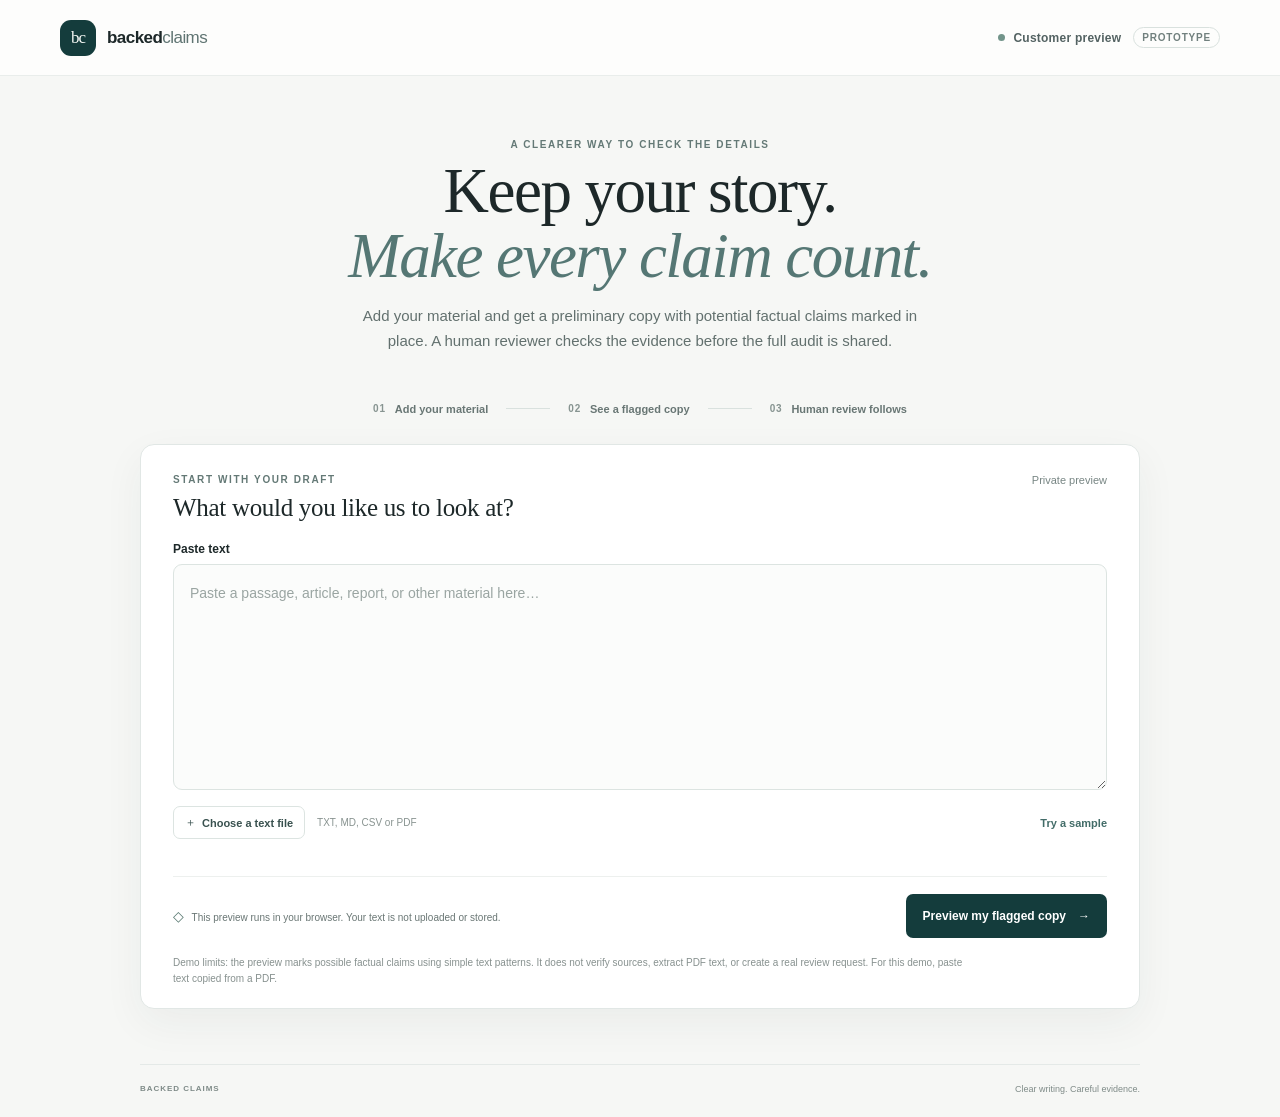
==== ui/index.html @ be04b601 "Add customer intake UI prototype" ====
<!doctype html>
<html lang="en">
<head>
  <meta charset="utf-8">
  <meta name="viewport" content="width=device-width, initial-scale=1">
  <meta name="theme-color" content="#f6f7f5">
  <title>Backed Claims — keep your story credible</title>
  <link rel="stylesheet" href="styles.css">
  <script src="app.js" defer></script>
</head>
<body>
  <header class="site-header">
    <a class="brand" href="#" aria-label="Backed Claims home">
      <span class="brand-mark" aria-hidden="true">bc</span>
      <span class="brand-name">backed<span>claims</span></span>
    </a>
    <div class="header-note"><span class="status-dot"></span> Customer preview <span class="prototype-tag">prototype</span></div>
  </header>

  <main>
    <section class="hero" aria-labelledby="hero-title">
      <p class="eyebrow">A clearer way to check the details</p>
      <h1 id="hero-title">Keep your story.<br><em>Make every claim count.</em></h1>
      <p class="hero-copy">Add your material and get a preliminary copy with potential factual claims marked in place. A human reviewer checks the evidence before the full audit is shared.</p>
    </section>

    <section class="steps" aria-label="What happens">
      <div class="step"><span class="step-number">01</span><span>Add your material</span></div>
      <span class="step-line" aria-hidden="true"></span>
      <div class="step"><span class="step-number">02</span><span>See a flagged copy</span></div>
      <span class="step-line" aria-hidden="true"></span>
      <div class="step"><span class="step-number">03</span><span>Human review follows</span></div>
    </section>

    <section id="intake" class="intake-card" aria-labelledby="intake-title">
      <div class="section-heading">
        <div>
          <p class="eyebrow">Start with your draft</p>
          <h2 id="intake-title">What would you like us to look at?</h2>
        </div>
        <span class="read-time">Private preview</span>
      </div>
      <label class="field-label" for="sourceText">Paste text</label>
      <textarea id="sourceText" rows="8" placeholder="Paste a passage, article, report, or other material here…"></textarea>
      <div class="input-footer">
        <label class="file-button" for="fileInput">
          <span aria-hidden="true">＋</span> Choose a text file
          <input id="fileInput" type="file" accept=".txt,.md,.csv,.pdf,text/plain,text/markdown,text/csv,application/pdf">
        </label>
        <span id="fileName" class="file-name">TXT, MD, CSV or PDF</span>
        <button id="sampleButton" class="text-button" type="button">Try a sample</button>
      </div>
      <p id="fileMessage" class="file-message" role="status"></p>
      <div class="form-bottom">
        <p class="privacy-note"><span class="lock-icon" aria-hidden="true">◇</span> This preview runs in your browser. Your text is not uploaded or stored.</p>
        <button id="previewButton" class="primary-button" type="button">Preview my flagged copy <span aria-hidden="true">→</span></button>
      </div>
      <p id="inputError" class="input-error" role="alert" hidden>Please add some text before continuing.</p>
      <p class="prototype-note">Demo limits: the preview marks possible factual claims using simple text patterns. It does not verify sources, extract PDF text, or create a real review request. For this demo, paste text copied from a PDF.</p>
    </section>

    <section id="preview" class="preview-section" aria-labelledby="preview-title" hidden>
      <div class="ready-banner">
        <div class="ready-icon" aria-hidden="true">✓</div>
        <div class="ready-copy">
          <p class="eyebrow">Your preliminary copy is ready</p>
          <h2 id="preview-title">We’ve marked passages for a closer look.</h2>
          <p>The flags point to wording and evidence to review. They are not grades, and they do not say anything about you as a writer.</p>
        </div>
        <span class="preliminary-pill">Preliminary</span>
      </div>

      <div class="review-state">
        <div class="review-symbol" aria-hidden="true">↗</div>
        <div>
          <p class="review-label">Next step</p>
          <p class="review-title">Up for human review</p>
          <p class="review-description">A reviewer checks the evidence and suggested wording before the full audit is shared. In this prototype, the queue is a preview only; nothing has been submitted to a reviewer.</p>
        </div>
        <p class="review-reassurance">You don’t need to do anything now.</p>
      </div>

      <div class="preview-toolbar">
        <div>
          <p class="eyebrow">Your original copy</p>
          <h2>Flagged claims <span id="claimCount" class="count-pill">0</span></h2>
          <p class="toolbar-copy">Your wording stays intact. Select a flag to see what it means and a possible next step.</p>
        </div>
        <div class="legend" aria-label="Flag color shows claim type">
          <span class="legend-swatch"></span> Color identifies claim type
        </div>
      </div>

      <div class="preview-grid">
        <article class="document-card" aria-labelledby="document-title">
          <div class="document-topline">
            <span class="document-icon" aria-hidden="true">▤</span>
            <div><h3 id="document-title">Your material</h3><p>Original wording · read only</p></div>
            <span class="read-only-tag">Read only</span>
          </div>
          <div id="annotatedCopy" class="annotated-copy"></div>
          <p id="noClaims" class="no-claims" hidden>No possible factual claims were marked by this preview. Automated checks can miss claims, so this does not mean the material has been fully checked.</p>
        </article>

        <aside class="claim-panel" aria-labelledby="ledger-title">
          <div class="panel-heading">
            <div><p class="eyebrow">Review map</p><h3 id="ledger-title">Claim ledger</h3></div>
            <span class="panel-count" id="panelCount">0</span>
          </div>
          <div class="ledger-header" aria-hidden="true"><span>TYPE</span><span>STATUS</span></div>
          <div id="claimList" class="claim-list"></div>
        </aside>
      </div>

      <section id="claimDetail" class="claim-detail" aria-live="polite" aria-labelledby="detailTitle" hidden></section>

      <p class="closing-note"><span class="closing-mark" aria-hidden="true">✳</span> You keep writing the things you want people to read. We’ll help check that the details hold up.</p>
      <p class="demo-disclaimer">This local prototype has not checked sources and has not placed your material in a real review queue. No full audit or final verdict has been produced.</p>
    </section>

    <footer class="site-footer"><span>BACKED CLAIMS</span><span>Clear writing. Careful evidence.</span></footer>
  </main>
</body>
</html>
---- ui/styles.css ----
:root {
  color-scheme: light;
  --paper: #f6f7f5;
  --card: #fff;
  --ink: #1d2829;
  --muted: #657173;
  --line: #e1e7e5;
  --deep: #143c3c;
  --deep-hover: #0e3031;
  --soft: #edf2ef;
  --focus: #2f7070;
  --shadow: 0 14px 42px rgba(31, 52, 49, .055);
  font-family: "DM Sans", "Segoe UI", sans-serif;
  font-synthesis: none;
}

* { box-sizing: border-box; }
body { margin: 0; background: var(--paper); color: var(--ink); }
button, textarea { font: inherit; }
button:focus-visible, textarea:focus-visible, input:focus-visible + .file-button {
  outline: 3px solid rgba(47, 112, 112, .32); outline-offset: 3px;
}
.site-header {
  height: 76px; padding: 0 max(28px, calc((100vw - 1160px) / 2)); display: flex;
  align-items: center; justify-content: space-between; border-bottom: 1px solid #e9edeb; background: rgba(255,255,255,.75);
}
.brand { display: inline-flex; align-items: center; gap: 11px; color: inherit; text-decoration: none; }
.brand-mark { width: 36px; height: 36px; display: grid; place-items: center; border-radius: 11px; color: #f5f8f5; background: var(--deep); font-family: "DM Serif Display", Georgia, serif; font-size: 17px; letter-spacing: -1px; }
.brand-name { font-size: 17px; font-weight: 700; letter-spacing: -.55px; }
.brand-name span { color: #5f7472; font-weight: 500; }
.header-note { display: flex; align-items: center; gap: 8px; color: #536262; font-size: 12px; font-weight: 600; letter-spacing: .02em; }
.status-dot { width: 7px; height: 7px; border-radius: 100%; background: #72948a; }
.prototype-tag { margin-left: 4px; padding: 4px 8px; border: 1px solid #d9e1de; border-radius: 99px; color: #71807e; font-size: 10px; text-transform: uppercase; letter-spacing: .08em; }
main { width: min(100% - 48px, 1000px); margin: 0 auto; }
.hero { padding: 63px 0 29px; text-align: center; }
.eyebrow { margin: 0 0 9px; color: #647976; font-size: 10px; font-weight: 700; letter-spacing: .16em; text-transform: uppercase; }
h1, h2, h3, p { margin-top: 0; }
h1 { margin-bottom: 14px; font-family: "DM Serif Display", Georgia, serif; font-size: clamp(42px, 6vw, 63px); font-weight: 400; line-height: 1.03; letter-spacing: -1.55px; }
h1 em { color: #557774; font-weight: 400; }
.hero-copy { max-width: 580px; margin: 0 auto; color: #62706e; font-size: 15px; line-height: 1.7; }
.steps { display: flex; align-items: center; justify-content: center; gap: 18px; margin: 20px 0 29px; color: #687674; font-size: 11px; font-weight: 600; }
.step { display: flex; align-items: center; gap: 9px; white-space: nowrap; }
.step-number { color: #879491; font-size: 10px; font-weight: 700; letter-spacing: .08em; }
.step-line { width: 44px; height: 1px; background: #d9e1de; }
.intake-card, .document-card, .claim-panel, .claim-detail { border: 1px solid var(--line); border-radius: 14px; background: var(--card); box-shadow: var(--shadow); }
.intake-card { padding: 29px 32px 22px; }
.section-heading { display: flex; align-items: start; justify-content: space-between; gap: 18px; margin-bottom: 20px; }
.section-heading h2 { margin: 0; font-family: "DM Serif Display", Georgia, serif; font-size: 25px; font-weight: 400; letter-spacing: -.3px; }
.read-time { color: #788684; font-size: 11px; }
.field-label { display: block; margin-bottom: 8px; font-size: 12px; font-weight: 700; }
textarea { width: 100%; min-height: 184px; resize: vertical; padding: 16px; border: 1px solid #dce4e1; border-radius: 9px; background: #fbfcfb; color: #273535; font-size: 14px; line-height: 1.72; }
textarea::placeholder { color: #9aa5a2; }
.input-footer { display: flex; align-items: center; gap: 12px; margin-top: 12px; }
.file-button { display: inline-flex; align-items: center; gap: 6px; padding: 8px 11px; border: 1px solid #dce4e1; border-radius: 7px; color: #39514f; background: #fff; font-size: 11px; font-weight: 600; cursor: pointer; }
.file-button:hover { border-color: #adbfba; background: #f8faf9; }
.file-button input { position: absolute; width: 1px; height: 1px; overflow: hidden; clip: rect(0,0,0,0); white-space: nowrap; clip-path: inset(50%); }
.file-name { color: #889390; font-size: 10px; }
.text-button { margin-left: auto; padding: 6px 0; border: 0; color: #426c68; background: transparent; font-size: 11px; font-weight: 600; cursor: pointer; }
.text-button:hover { color: #183f3e; text-decoration: underline; }
.file-message { min-height: 15px; margin: 7px 0 0; color: #697876; font-size: 11px; }
.form-bottom { display: flex; align-items: center; justify-content: space-between; gap: 16px; margin-top: 15px; padding-top: 17px; border-top: 1px solid #edf0ee; }
.privacy-note { margin: 0; color: #697674; font-size: 10px; line-height: 1.6; }
.lock-icon { margin-right: 5px; color: #54756d; font-size: 14px; }
.primary-button { display: inline-flex; align-items: center; justify-content: center; gap: 12px; min-height: 44px; padding: 0 17px; border: 0; border-radius: 7px; color: #fff; background: var(--deep); font-size: 12px; font-weight: 600; cursor: pointer; transition: background .15s, transform .15s; }
.primary-button:hover { background: var(--deep-hover); transform: translateY(-1px); }
.prototype-note { max-width: 800px; margin: 17px 0 0; color: #87918f; font-size: 10px; line-height: 1.55; }
.input-error { margin: 12px 0 0; color: #596968; font-size: 12px; }
.preview-section { margin-top: 54px; scroll-margin-top: 20px; }
.ready-banner { display: flex; align-items: center; gap: 17px; padding: 23px 25px; border: 1px solid #dce5e1; border-radius: 12px; background: #fdfefd; }
.ready-icon { flex: 0 0 auto; width: 37px; height: 37px; display: grid; place-items: center; border: 1px solid #cbdad5; border-radius: 50%; color: #436b62; font-size: 17px; }
.ready-copy { flex: 1; }
.ready-copy .eyebrow { margin-bottom: 5px; }
.ready-copy h2 { margin: 0 0 4px; font-family: "DM Serif Display", Georgia, serif; font-size: 23px; font-weight: 400; }
.ready-copy p:last-child { max-width: 610px; margin: 0; color: #697572; font-size: 11px; line-height: 1.55; }
.preliminary-pill { align-self: start; padding: 6px 9px; border: 1px solid #d9e0dd; border-radius: 99px; color: #61716e; font-size: 10px; font-weight: 600; white-space: nowrap; }
.review-state { display: flex; align-items: center; gap: 14px; margin-top: 12px; padding: 18px 21px; border: 1px solid #e0e6e3; border-radius: 11px; background: #f0f3f1; }
.review-symbol { width: 34px; height: 34px; display: grid; flex: 0 0 auto; place-items: center; border-radius: 50%; background: #e2e9e6; color: #536966; font-size: 17px; }
.review-state > div:nth-child(2) { flex: 1; }
.review-label { margin: 0 0 3px; color: #6f7b78; font-size: 9px; font-weight: 700; letter-spacing: .12em; text-transform: uppercase; }
.review-title { margin: 0 0 4px; font-size: 13px; font-weight: 700; }
.review-description { max-width: 660px; margin: 0; color: #687471; font-size: 10px; line-height: 1.6; }
.review-reassurance { margin: 0 0 0 auto; color: #586c67; font-size: 10px; font-weight: 600; white-space: nowrap; }
.preview-toolbar { display: flex; align-items: end; justify-content: space-between; gap: 15px; margin: 34px 0 14px; }
.preview-toolbar h2 { margin: 0; font-family: "DM Serif Display", Georgia, serif; font-size: 26px; font-weight: 400; }
.count-pill { display: inline-grid; min-width: 23px; height: 23px; place-items: center; margin-left: 5px; border-radius: 99px; color: #536865; background: #e8edeb; font: 600 11px "DM Sans", sans-serif; vertical-align: 3px; }
.toolbar-copy { margin: 6px 0 0; color: #6e7a77; font-size: 11px; }
.legend { color: #77827f; font-size: 10px; }
.legend-swatch { display: inline-block; width: 12px; height: 12px; margin-right: 5px; border: 2px solid #739d9b; border-radius: 4px; vertical-align: -2px; }
.preview-grid { display: grid; grid-template-columns: minmax(0, 1.55fr) minmax(260px, .8fr); gap: 14px; align-items: start; }
.document-card, .claim-panel { overflow: hidden; box-shadow: none; }
.document-topline { display: flex; align-items: center; gap: 11px; padding: 15px 18px; border-bottom: 1px solid #e9eeec; }
.document-icon { color: #627873; font-size: 17px; }
.document-topline h3 { margin: 0 0 2px; font-size: 11px; font-weight: 700; }
.document-topline p { margin: 0; color: #85908e; font-size: 9px; }
.read-only-tag { margin-left: auto; padding: 4px 7px; border-radius: 99px; color: #667672; background: #f0f3f1; font-size: 9px; }
.annotated-copy { padding: 21px 22px 24px; color: #374240; font-size: 13px; line-height: 2; white-space: pre-wrap; overflow-wrap: anywhere; }
.claim-mark { position: relative; display: inline; padding: 2px 0 3px; border-bottom: 2px solid var(--type-color); background: var(--type-wash); box-decoration-break: clone; -webkit-box-decoration-break: clone; }
.inline-flag { display: inline-block; position: relative; top: -1px; margin: 0 2px 0 5px; padding: 2px 5px; border: 1px solid var(--type-color); border-radius: 5px; color: var(--type-color); background: #fff; font: 700 8px "DM Sans", sans-serif; letter-spacing: .02em; cursor: pointer; vertical-align: 2px; }
.inline-flag:hover, .inline-flag[aria-pressed="true"] { box-shadow: 0 0 0 2px var(--type-wash); }
.no-claims { margin: 0; padding: 0 22px 22px; color: #697572; font-size: 11px; line-height: 1.6; }
.claim-panel { padding-bottom: 5px; }
.panel-heading { display: flex; align-items: center; justify-content: space-between; padding: 16px 16px 12px; }
.panel-heading .eyebrow { margin-bottom: 3px; }
.panel-heading h3 { margin: 0; font-family: "DM Serif Display", Georgia, serif; font-size: 20px; font-weight: 400; }
.panel-count { display: grid; width: 25px; height: 25px; place-items: center; border-radius: 50%; background: #edf1ef; color: #5e6b68; font-size: 10px; }
.ledger-header { display: flex; justify-content: space-between; padding: 7px 15px; border-top: 1px solid #edf0ef; border-bottom: 1px solid #edf0ef; color: #87918e; font-size: 8px; font-weight: 700; letter-spacing: .13em; }
.claim-list { max-height: 375px; overflow: auto; }
.claim-row { display: block; width: 100%; padding: 12px 15px; border: 0; border-bottom: 1px solid #eef1f0; color: inherit; background: #fff; text-align: left; cursor: pointer; }
.claim-row:hover, .claim-row[aria-pressed="true"] { background: #f7f9f8; }
.row-top, .row-bottom { display: flex; align-items: center; justify-content: space-between; gap: 8px; }
.row-id { color: #818c89; font-size: 9px; font-weight: 600; }
.type-tag { display: inline-flex; align-items: center; padding: 3px 7px; border: 1px solid var(--type-color); border-radius: 99px; color: var(--type-color); background: var(--type-wash); font-size: 9px; font-weight: 600; }
.row-claim { display: -webkit-box; margin: 8px 0; overflow: hidden; color: #364240; font-size: 10px; line-height: 1.5; -webkit-box-orient: vertical; -webkit-line-clamp: 2; }
.status-text { color: #596966; font-size: 9px; }
.status-dot-neutral { width: 6px; height: 6px; margin-right: 5px; display: inline-block; border-radius: 50%; background: #91a09b; vertical-align: 1px; }
.claim-detail { margin-top: 14px; padding: 21px 23px; box-shadow: none; scroll-margin-top: 20px; }
.detail-heading { display: flex; align-items: start; justify-content: space-between; gap: 16px; padding-bottom: 15px; border-bottom: 1px solid #e9eeec; }
.detail-heading h3 { margin: 0; font-family: "DM Serif Display", Georgia, serif; font-size: 22px; font-weight: 400; }
.detail-id { display: block; margin-bottom: 5px; color: #84908d; font-size: 9px; font-weight: 600; letter-spacing: .08em; }
.neutral-status { display: inline-block; padding: 6px 9px; border: 1px solid #dce3e0; border-radius: 99px; color: #596966; background: #f3f5f4; font-size: 9px; font-weight: 600; }
.detail-grid { display: grid; grid-template-columns: repeat(3, 1fr); gap: 19px; padding-top: 16px; }
.detail-block h4 { margin: 0 0 7px; color: #6d7b77; font-size: 9px; font-weight: 700; letter-spacing: .13em; text-transform: uppercase; }
.detail-block p { margin: 0; color: #3d4b48; font-size: 11px; line-height: 1.65; overflow-wrap: anywhere; }
.source-note { display: flex; align-items: flex-start; gap: 8px; margin-top: 16px; padding: 11px 13px; border-radius: 8px; color: #64716e; background: #f3f5f4; font-size: 10px; line-height: 1.55; }
.source-note strong { color: #445652; }
.closing-note { margin: 27px auto 9px; color: #3e5a56; font-family: "DM Serif Display", Georgia, serif; font-size: 19px; text-align: center; }
.closing-mark { margin-right: 6px; color: #79948a; font-family: "DM Sans", sans-serif; font-size: 16px; }
.demo-disclaimer { max-width: 740px; margin: 0 auto; color: #87918e; font-size: 9px; line-height: 1.6; text-align: center; }
.site-footer { display: flex; justify-content: space-between; margin-top: 55px; padding: 19px 0 23px; border-top: 1px solid #e4e9e7; color: #7f8b88; font-size: 9px; }
.site-footer span:first-child { font-size: 8px; font-weight: 700; letter-spacing: .12em; }

/* The type palette identifies subject matter only. It never signals right or wrong. */
.type-financial { --type-color: #80684f; --type-wash: #f4efe9; }
.type-statistical { --type-color: #527a89; --type-wash: #eaf2f4; }
.type-historical { --type-color: #547a73; --type-wash: #eaf1ed; }
.type-scientific { --type-color: #5d7190; --type-wash: #edf0f6; }
.type-medical { --type-color: #846d87; --type-wash: #f2edf3; }
.type-legal { --type-color: #697887; --type-wash: #edf0f2; }
.type-technical { --type-color: #537d82; --type-wash: #eaf2f1; }
.type-business { --type-color: #7d7357; --type-wash: #f3f0e7; }
.type-geographic { --type-color: #5f8065; --type-wash: #edf3eb; }
.type-attribution { --type-color: #786a88; --type-wash: #f1edf5; }
.type-comparative { --type-color: #657d9a; --type-wash: #edf1f6; }
.type-causal { --type-color: #8a6f65; --type-wash: #f4eeeb; }
.type-other { --type-color: #6e7c78; --type-wash: #eef2f0; }
[hidden] { display: none !important; }

@media (max-width: 720px) {
  .site-header { height: 64px; padding: 0 22px; }
  main { width: min(100% - 32px, 600px); }
  .hero { padding: 45px 0 24px; }
  .steps { gap: 9px; font-size: 9px; }
  .step { gap: 5px; }
  .step-line { width: 17px; }
  .intake-card { padding: 22px 19px 18px; }
  .preview-grid { grid-template-columns: 1fr; }
  .claim-list { max-height: none; }
  .detail-grid { grid-template-columns: 1fr; gap: 15px; }
  .review-state { flex-wrap: wrap; align-items: flex-start; }
  .review-state > div:nth-child(2) { min-width: calc(100% - 55px); }
  .review-reassurance { margin-left: 48px; }
}
@media (max-width: 480px) {
  .header-note { font-size: 10px; }
  .prototype-tag { display: none; }
  .section-heading h2 { font-size: 22px; }
  .form-bottom { align-items: flex-start; flex-direction: column; }
  .primary-button { width: 100%; }
  .ready-banner { align-items: flex-start; padding: 18px 15px; }
  .ready-icon { width: 30px; height: 30px; }
  .ready-copy h2 { font-size: 20px; }
  .preliminary-pill { font-size: 8px; }
  .preview-toolbar { align-items: flex-start; flex-direction: column; }
  .closing-note { font-size: 17px; }
}
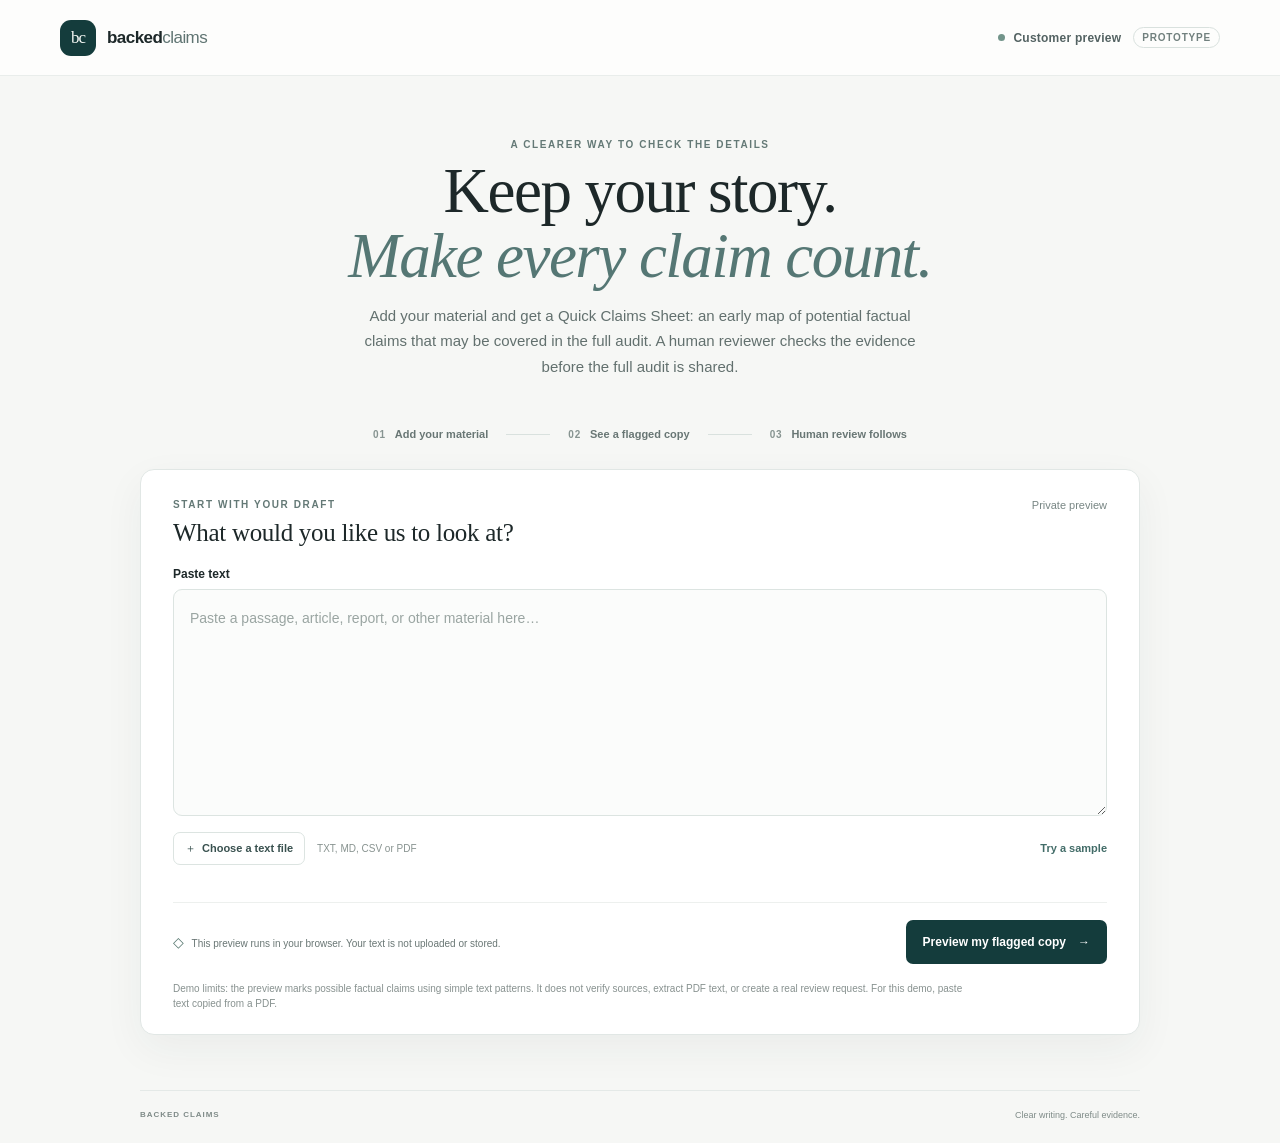
==== commit f2354410: "Name preview the Quick Claims Sheet" ====
--- a/ui/index.html
+++ b/ui/index.html
@@ -21,7 +21,7 @@
     <section class="hero" aria-labelledby="hero-title">
       <p class="eyebrow">A clearer way to check the details</p>
       <h1 id="hero-title">Keep your story.<br><em>Make every claim count.</em></h1>
-      <p class="hero-copy">Add your material and get a preliminary copy with potential factual claims marked in place. A human reviewer checks the evidence before the full audit is shared.</p>
+      <p class="hero-copy">Add your material and get a Quick Claims Sheet: an early map of potential factual claims that may be covered in the full audit. A human reviewer checks the evidence before the full audit is shared.</p>
     </section>
 
     <section class="steps" aria-label="What happens">
@@ -63,9 +63,9 @@
       <div class="ready-banner">
         <div class="ready-icon" aria-hidden="true">✓</div>
         <div class="ready-copy">
-          <p class="eyebrow">Your preliminary copy is ready</p>
-          <h2 id="preview-title">We’ve marked passages for a closer look.</h2>
-          <p>The flags point to wording and evidence to review. They are not grades, and they do not say anything about you as a writer.</p>
+          <p class="eyebrow">Your Quick Claims Sheet is ready</p>
+          <h2 id="preview-title">An early map of claims that may be covered.</h2>
+          <p>These markings show what the first pass noticed. They are starting points for review—not a complete scope, source-checked finding, or grade of your writing.</p>
         </div>
         <span class="preliminary-pill">Preliminary</span>
       </div>
@@ -83,8 +83,8 @@
       <div class="preview-toolbar">
         <div>
           <p class="eyebrow">Your original copy</p>
-          <h2>Flagged claims <span id="claimCount" class="count-pill">0</span></h2>
-          <p class="toolbar-copy">Your wording stays intact. Select a flag to see what it means and a possible next step.</p>
+          <h2>Quick Claims Sheet <span id="claimCount" class="count-pill">0</span></h2>
+          <p class="toolbar-copy">Your wording stays intact. Select a marked passage to see why it may be reviewed and a possible next step.</p>
         </div>
         <div class="legend" aria-label="Flag color shows claim type">
           <span class="legend-swatch"></span> Color identifies claim type
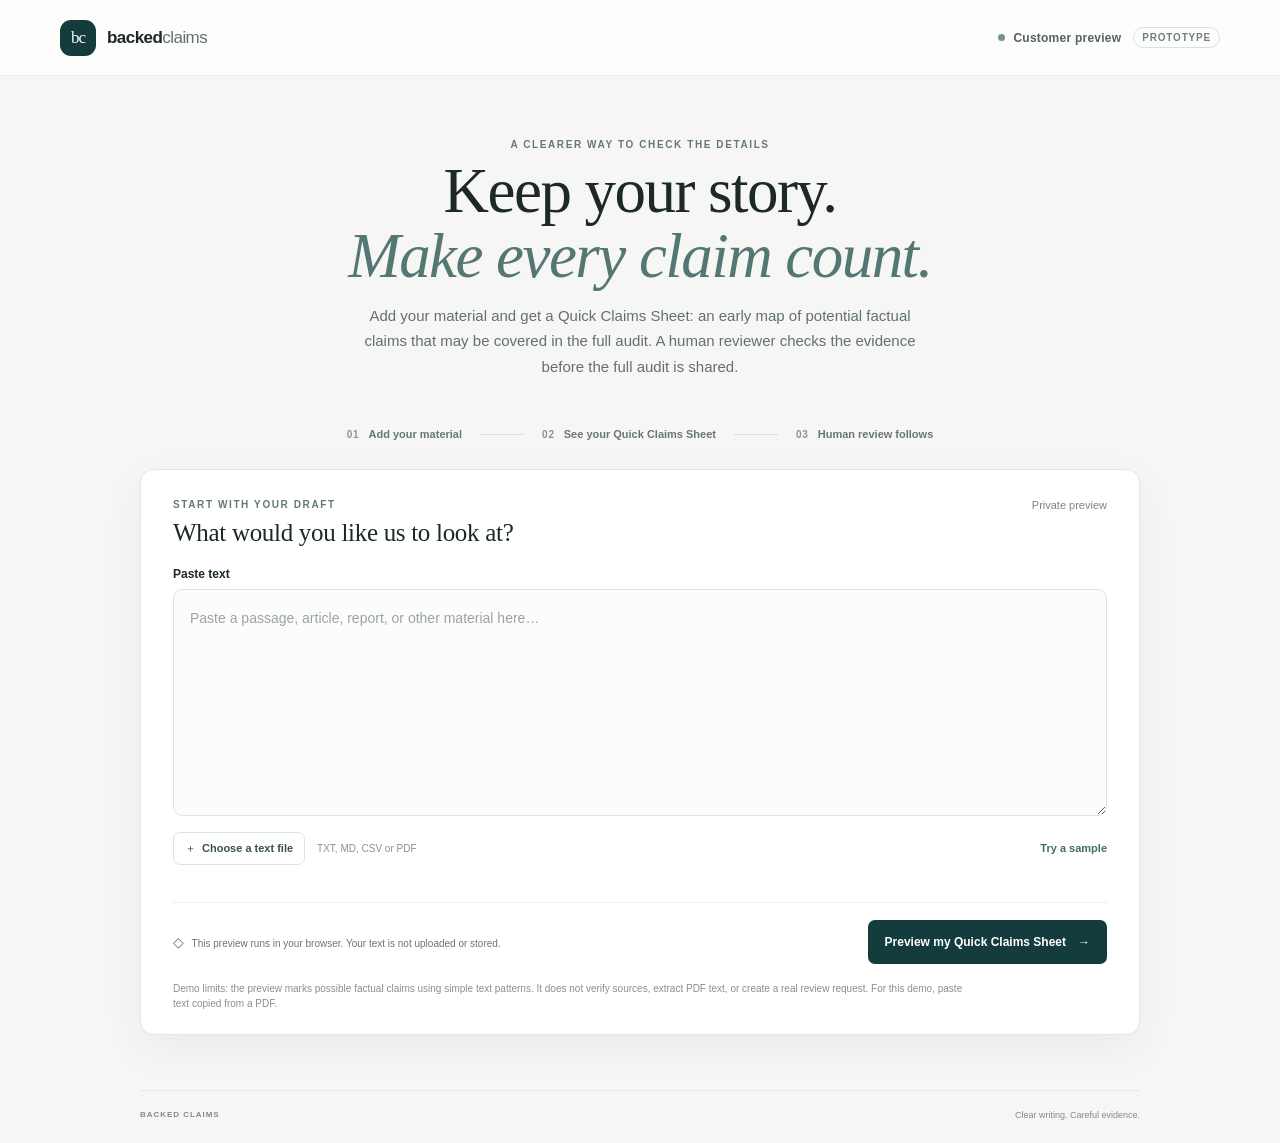
==== commit c5ec054f: "Add animated tone previews to Quick Claims Sheet" ====
--- a/ui/index.html
+++ b/ui/index.html
@@ -27,7 +27,7 @@
     <section class="steps" aria-label="What happens">
       <div class="step"><span class="step-number">01</span><span>Add your material</span></div>
       <span class="step-line" aria-hidden="true"></span>
-      <div class="step"><span class="step-number">02</span><span>See a flagged copy</span></div>
+      <div class="step"><span class="step-number">02</span><span>See your Quick Claims Sheet</span></div>
       <span class="step-line" aria-hidden="true"></span>
       <div class="step"><span class="step-number">03</span><span>Human review follows</span></div>
     </section>
@@ -53,7 +53,7 @@
       <p id="fileMessage" class="file-message" role="status"></p>
       <div class="form-bottom">
         <p class="privacy-note"><span class="lock-icon" aria-hidden="true">◇</span> This preview runs in your browser. Your text is not uploaded or stored.</p>
-        <button id="previewButton" class="primary-button" type="button">Preview my flagged copy <span aria-hidden="true">→</span></button>
+        <button id="previewButton" class="primary-button" type="button">Preview my Quick Claims Sheet <span aria-hidden="true">→</span></button>
       </div>
       <p id="inputError" class="input-error" role="alert" hidden>Please add some text before continuing.</p>
       <p class="prototype-note">Demo limits: the preview marks possible factual claims using simple text patterns. It does not verify sources, extract PDF text, or create a real review request. For this demo, paste text copied from a PDF.</p>
@@ -77,7 +77,7 @@
           <p class="review-title">Up for human review</p>
           <p class="review-description">A reviewer checks the evidence and suggested wording before the full audit is shared. In this prototype, the queue is a preview only; nothing has been submitted to a reviewer.</p>
         </div>
-        <p class="review-reassurance">You don’t need to do anything now.</p>
+        <p class="review-reassurance">Tone choice is optional.</p>
       </div>
 
       <div class="preview-toolbar">
@@ -114,6 +114,82 @@
 
       <section id="claimDetail" class="claim-detail" aria-live="polite" aria-labelledby="detailTitle" hidden></section>
 
+      <section class="tone-section" aria-labelledby="tone-title">
+        <div class="tone-heading">
+          <div>
+            <p class="eyebrow">Same claim · different voice</p>
+            <h2 id="tone-title">See how tone can change the feel.</h2>
+            <p>Each scene keeps the Eiffel Tower and the same core fact. Only the writing voice and atmosphere shift.</p>
+          </div>
+          <span class="tone-motion-note"><span aria-hidden="true">✦</span> Subtle motion</span>
+        </div>
+
+        <div class="tone-grid">
+          <article class="tone-card">
+            <div class="tone-scene scene-clear" aria-hidden="true">
+              <span class="scene-sun"></span><span class="scene-cloud cloud-one"></span><span class="scene-cloud cloud-two"></span>
+              <span class="scene-horizon"></span>
+              <svg class="tower-art" viewBox="0 0 100 140" focusable="false"><path class="tower-fill" d="M44 8h12l3 18 12 18-7 5-9-10 5 18 17 34-8 5-12-9 11 40H32l11-40-12 9-8-5 17-34 5-18-9 10-7-5 12-18z"/><path class="tower-lines" d="M41 29h18M34 57h32M27 94h46M35 119h30M43 43l14 14M57 43 43 57M35 75l30 19M65 75 35 94"/></svg>
+              <span class="scene-caption">A clear morning</span>
+            </div>
+            <div class="tone-card-body">
+              <div class="tone-card-title"><h3>Clear &amp; professional</h3><span class="tone-index">01</span></div>
+              <p class="tone-description">Direct, polished, and easy to scan.</p>
+              <p class="tone-example">“The Eiffel Tower’s structure was completed in 1889.”</p>
+              <button class="tone-select" type="button" data-tone="Clear &amp; professional" aria-pressed="false">Choose this tone</button>
+            </div>
+          </article>
+
+          <article class="tone-card">
+            <div class="tone-scene scene-warm" aria-hidden="true">
+              <span class="scene-sun"></span><span class="scene-cloud cloud-one"></span><span class="scene-kite"></span><span class="kite-string"></span>
+              <span class="scene-horizon"></span>
+              <svg class="tower-art" viewBox="0 0 100 140" focusable="false"><path class="tower-fill" d="M44 8h12l3 18 12 18-7 5-9-10 5 18 17 34-8 5-12-9 11 40H32l11-40-12 9-8-5 17-34 5-18-9 10-7-5 12-18z"/><path class="tower-lines" d="M41 29h18M34 57h32M27 94h46M35 119h30M43 43l14 14M57 43 43 57M35 75l30 19M65 75 35 94"/></svg>
+              <span class="scene-caption">A kite in the breeze</span>
+            </div>
+            <div class="tone-card-body">
+              <div class="tone-card-title"><h3>Warm &amp; conversational</h3><span class="tone-index">02</span></div>
+              <p class="tone-description">Relaxed and approachable.</p>
+              <p class="tone-example">“By 1889, the Eiffel Tower’s structure was complete.”</p>
+              <button class="tone-select" type="button" data-tone="Warm &amp; conversational" aria-pressed="false">Choose this tone</button>
+            </div>
+          </article>
+
+          <article class="tone-card">
+            <div class="tone-scene scene-confident" aria-hidden="true">
+              <span class="scene-sun"></span><span class="scene-cloud cloud-one"></span><span class="scene-cloud cloud-two"></span>
+              <span class="scene-horizon"></span>
+              <svg class="tower-art" viewBox="0 0 100 140" focusable="false"><path class="tower-fill" d="M44 8h12l3 18 12 18-7 5-9-10 5 18 17 34-8 5-12-9 11 40H32l11-40-12 9-8-5 17-34 5-18-9 10-7-5 12-18z"/><path class="tower-lines" d="M41 29h18M34 57h32M27 94h46M35 119h30M43 43l14 14M57 43 43 57M35 75l30 19M65 75 35 94"/></svg>
+              <span class="scene-caption">Late-day light</span>
+            </div>
+            <div class="tone-card-body">
+              <div class="tone-card-title"><h3>Confident &amp; concise</h3><span class="tone-index">03</span></div>
+              <p class="tone-description">Short, assured, and focused.</p>
+              <p class="tone-example">“The Eiffel Tower’s structure was complete in 1889.”</p>
+              <button class="tone-select" type="button" data-tone="Confident &amp; concise" aria-pressed="false">Choose this tone</button>
+            </div>
+          </article>
+
+          <article class="tone-card">
+            <div class="tone-scene scene-measured" aria-hidden="true">
+              <span class="scene-sun"></span><span class="scene-cloud cloud-one"></span><span class="scene-cloud cloud-two"></span>
+              <span class="rain-streak rain-one"></span><span class="rain-streak rain-two"></span><span class="rain-streak rain-three"></span>
+              <span class="scene-horizon"></span>
+              <svg class="tower-art" viewBox="0 0 100 140" focusable="false"><path class="tower-fill" d="M44 8h12l3 18 12 18-7 5-9-10 5 18 17 34-8 5-12-9 11 40H32l11-40-12 9-8-5 17-34 5-18-9 10-7-5 12-18z"/><path class="tower-lines" d="M41 29h18M34 57h32M27 94h46M35 119h30M43 43l14 14M57 43 43 57M35 75l30 19M65 75 35 94"/></svg>
+              <span class="scene-caption">A quieter sky</span>
+            </div>
+            <div class="tone-card-body">
+              <div class="tone-card-title"><h3>Thoughtful &amp; measured</h3><span class="tone-index">04</span></div>
+              <p class="tone-description">Considered, calm, and precise.</p>
+              <p class="tone-example">“In 1889, the Eiffel Tower’s structure was complete.”</p>
+              <button class="tone-select" type="button" data-tone="Thoughtful &amp; measured" aria-pressed="false">Choose this tone</button>
+            </div>
+          </article>
+        </div>
+        <p id="toneFeedback" class="tone-feedback" role="status">Optional: choose a preferred voice for a later copy. The examples keep the same core fact; your tone choice does not change claim findings or evidence standards.</p>
+        <p class="tone-prototype-note">These are sample rewrites for comparison. This prototype records your choice only in this page; it does not apply the tone to your material or submit a review request.</p>
+      </section>
+
       <p class="closing-note"><span class="closing-mark" aria-hidden="true">✳</span> You keep writing the things you want people to read. We’ll help check that the details hold up.</p>
       <p class="demo-disclaimer">This local prototype has not checked sources and has not placed your material in a real review queue. No full audit or final verdict has been produced.</p>
     </section>
--- a/ui/styles.css
+++ b/ui/styles.css
@@ -123,6 +123,63 @@
 .detail-block p { margin: 0; color: #3d4b48; font-size: 11px; line-height: 1.65; overflow-wrap: anywhere; }
 .source-note { display: flex; align-items: flex-start; gap: 8px; margin-top: 16px; padding: 11px 13px; border-radius: 8px; color: #64716e; background: #f3f5f4; font-size: 10px; line-height: 1.55; }
 .source-note strong { color: #445652; }
+.tone-section { margin-top: 48px; }
+.tone-heading { display: flex; align-items: end; justify-content: space-between; gap: 18px; margin-bottom: 17px; }
+.tone-heading h2 { margin: 0 0 6px; font-family: "DM Serif Display", Georgia, serif; font-size: 27px; font-weight: 400; letter-spacing: -.35px; }
+.tone-heading p:last-child { max-width: 580px; margin: 0; color: #6e7a77; font-size: 11px; line-height: 1.6; }
+.tone-motion-note { flex: 0 0 auto; padding: 7px 10px; border: 1px solid #dfe6e3; border-radius: 99px; color: #6d7b77; font-size: 9px; }
+.tone-motion-note span { margin-right: 4px; color: #79948a; }
+.tone-grid { display: grid; grid-template-columns: repeat(4, minmax(0, 1fr)); gap: 12px; }
+.tone-card { min-width: 0; overflow: hidden; border: 1px solid #e1e7e5; border-radius: 11px; background: #fff; transition: border-color .15s, box-shadow .15s, transform .15s; }
+.tone-card.is-selected { border-color: #6d8c84; box-shadow: 0 0 0 2px rgba(109, 140, 132, .12); }
+.tone-scene { position: relative; height: 128px; overflow: hidden; isolation: isolate; }
+.scene-clear { background: linear-gradient(180deg, #dce9ec 0%, #ecf1eb 65%, #c8d7c8 100%); }
+.scene-warm { background: linear-gradient(180deg, #b8d9e0 0%, #f5e5bc 68%, #c7d6ac 100%); }
+.scene-confident { background: linear-gradient(180deg, #71879a 0%, #d69568 58%, #efc58b 100%); }
+.scene-measured { background: linear-gradient(180deg, #687785 0%, #a3b0b1 65%, #c2c7bf 100%); }
+.scene-sun { position: absolute; z-index: -1; top: 21px; right: 24%; width: 32px; height: 32px; border-radius: 50%; background: rgba(255, 246, 204, .88); box-shadow: 0 0 21px rgba(255, 242, 194, .62); animation: sun-glow 7s ease-in-out infinite alternate; }
+.scene-confident .scene-sun { top: 39px; width: 43px; height: 43px; background: rgba(255, 211, 151, .9); box-shadow: 0 0 25px rgba(255, 202, 143, .5); }
+.scene-measured .scene-sun { top: 23px; right: 18%; width: 40px; height: 30px; border-radius: 50%; background: rgba(227, 233, 228, .35); box-shadow: 0 0 24px rgba(220, 229, 230, .18); }
+.scene-cloud { position: absolute; z-index: -1; top: 31px; left: -55px; width: 53px; height: 13px; border-radius: 99px; background: rgba(255,255,255,.75); animation: cloud-drift 21s linear infinite; }
+.scene-cloud::before, .scene-cloud::after { position: absolute; bottom: 3px; content: ""; border-radius: 50%; background: inherit; }
+.scene-cloud::before { left: 9px; width: 21px; height: 19px; }
+.scene-cloud::after { left: 25px; width: 16px; height: 14px; }
+.cloud-two { top: 55px; left: -85px; opacity: .56; transform: scale(.72); animation-duration: 30s; animation-delay: -9s; }
+.scene-warm .scene-cloud { top: 27px; animation-duration: 27s; }
+.scene-confident .scene-cloud { background: rgba(255, 227, 203, .32); }
+.scene-measured .scene-cloud { top: 20px; height: 24px; background: rgba(40, 55, 68, .27); transform: scale(1.55); animation-duration: 32s; }
+.scene-measured .cloud-two { top: 39px; left: -100px; opacity: .45; transform: scale(1.8); animation-delay: -14s; }
+.scene-horizon { position: absolute; z-index: -1; right: -12%; bottom: -22px; left: -12%; height: 42px; border-radius: 50% 50% 0 0; background: rgba(116, 151, 129, .43); }
+.scene-confident .scene-horizon { background: rgba(103, 84, 79, .44); }
+.scene-measured .scene-horizon { background: rgba(88, 106, 103, .45); }
+.tower-art { position: absolute; z-index: 1; bottom: 5px; left: 50%; width: 68px; height: 105px; overflow: visible; transform: translateX(-50%); filter: drop-shadow(0 2px 2px rgba(20, 36, 37, .08)); }
+.tower-fill { fill: #455f5d; }
+.tower-lines { fill: none; stroke: rgba(232, 238, 230, .8); stroke-width: 1.5; }
+.scene-confident .tower-fill { fill: #384e55; }
+.scene-measured .tower-fill { fill: #40545e; }
+.scene-kite { position: absolute; z-index: 2; top: 28px; left: 23%; width: 13px; height: 13px; background: #c77b67; transform: rotate(45deg); animation: kite-drift 3.4s ease-in-out infinite alternate; }
+.scene-kite::after { position: absolute; top: 14px; left: 8px; width: 1px; height: 31px; background: rgba(99, 101, 93, .62); content: ""; transform: rotate(-27deg); transform-origin: top; }
+.kite-string { position: absolute; top: 67px; left: calc(23% + 14px); z-index: 1; width: 20px; height: 23px; border-bottom: 1px solid rgba(99, 101, 93, .6); border-radius: 0 0 90% 0; transform: rotate(-31deg); }
+.rain-streak { position: absolute; z-index: 2; top: 41px; width: 1px; height: 10px; background: rgba(233, 241, 243, .65); animation: rain-fall 1.8s linear infinite; }
+.rain-one { left: 27%; animation-delay: -.7s; }
+.rain-two { left: 71%; animation-delay: -.2s; }
+.rain-three { left: 84%; animation-delay: -1.2s; }
+.scene-caption { position: absolute; z-index: 3; right: 9px; bottom: 8px; color: rgba(40, 58, 57, .73); font-size: 8px; font-weight: 600; letter-spacing: .03em; }
+.scene-confident .scene-caption, .scene-measured .scene-caption { color: rgba(255,255,255,.82); }
+.tone-card-body { padding: 12px 12px 11px; }
+.tone-card-title { display: flex; align-items: start; justify-content: space-between; gap: 5px; }
+.tone-card-title h3 { margin: 0; color: #33413f; font-size: 10px; font-weight: 700; line-height: 1.4; }
+.tone-index { color: #9aa4a1; font-size: 8px; }
+.tone-description { min-height: 29px; margin: 5px 0 9px; color: #74807d; font-size: 9px; line-height: 1.5; }
+.tone-example { min-height: 58px; margin: 0; padding: 9px; border-radius: 7px; color: #44514f; background: #f5f7f6; font-family: Georgia, serif; font-size: 10px; line-height: 1.55; }
+.tone-select { width: 100%; min-height: 32px; margin-top: 10px; border: 1px solid #dce4e1; border-radius: 6px; color: #506763; background: #fff; font-size: 9px; font-weight: 600; cursor: pointer; }
+.tone-select:hover, .tone-select[aria-pressed="true"] { border-color: #8ca69e; color: #315a51; background: #f1f5f3; }
+.tone-feedback { margin: 14px 0 0; padding: 10px 12px; border: 1px solid #e2e8e5; border-radius: 8px; color: #5c6b67; background: rgba(255,255,255,.68); font-size: 10px; line-height: 1.55; }
+.tone-prototype-note { margin: 8px 0 0; color: #899390; font-size: 9px; line-height: 1.5; }
+@keyframes cloud-drift { from { margin-left: 0; } to { margin-left: calc(100% + 110px); } }
+@keyframes kite-drift { from { transform: translate(0, 0) rotate(45deg); } to { transform: translate(6px, -4px) rotate(52deg); } }
+@keyframes sun-glow { from { opacity: .82; } to { opacity: 1; } }
+@keyframes rain-fall { from { transform: translate(0, -12px); opacity: 0; } 25% { opacity: .8; } to { transform: translate(-7px, 44px); opacity: 0; } }
 .closing-note { margin: 27px auto 9px; color: #3e5a56; font-family: "DM Serif Display", Georgia, serif; font-size: 19px; text-align: center; }
 .closing-mark { margin-right: 6px; color: #79948a; font-family: "DM Sans", sans-serif; font-size: 16px; }
 .demo-disclaimer { max-width: 740px; margin: 0 auto; color: #87918e; font-size: 9px; line-height: 1.6; text-align: center; }
@@ -159,6 +216,8 @@
   .review-state { flex-wrap: wrap; align-items: flex-start; }
   .review-state > div:nth-child(2) { min-width: calc(100% - 55px); }
   .review-reassurance { margin-left: 48px; }
+  .tone-grid { grid-template-columns: repeat(2, minmax(0, 1fr)); }
+  .tone-heading { align-items: start; }
 }
 @media (max-width: 480px) {
   .header-note { font-size: 10px; }
@@ -172,4 +231,10 @@
   .preliminary-pill { font-size: 8px; }
   .preview-toolbar { align-items: flex-start; flex-direction: column; }
   .closing-note { font-size: 17px; }
-}
+  .tone-grid { grid-template-columns: 1fr; }
+  .tone-heading { flex-direction: column; }
+  .tone-scene { height: 146px; }
+}
+@media (prefers-reduced-motion: reduce) {
+  *, *::before, *::after { scroll-behavior: auto !important; animation-duration: .01ms !important; animation-iteration-count: 1 !important; transition-duration: .01ms !important; }
+}
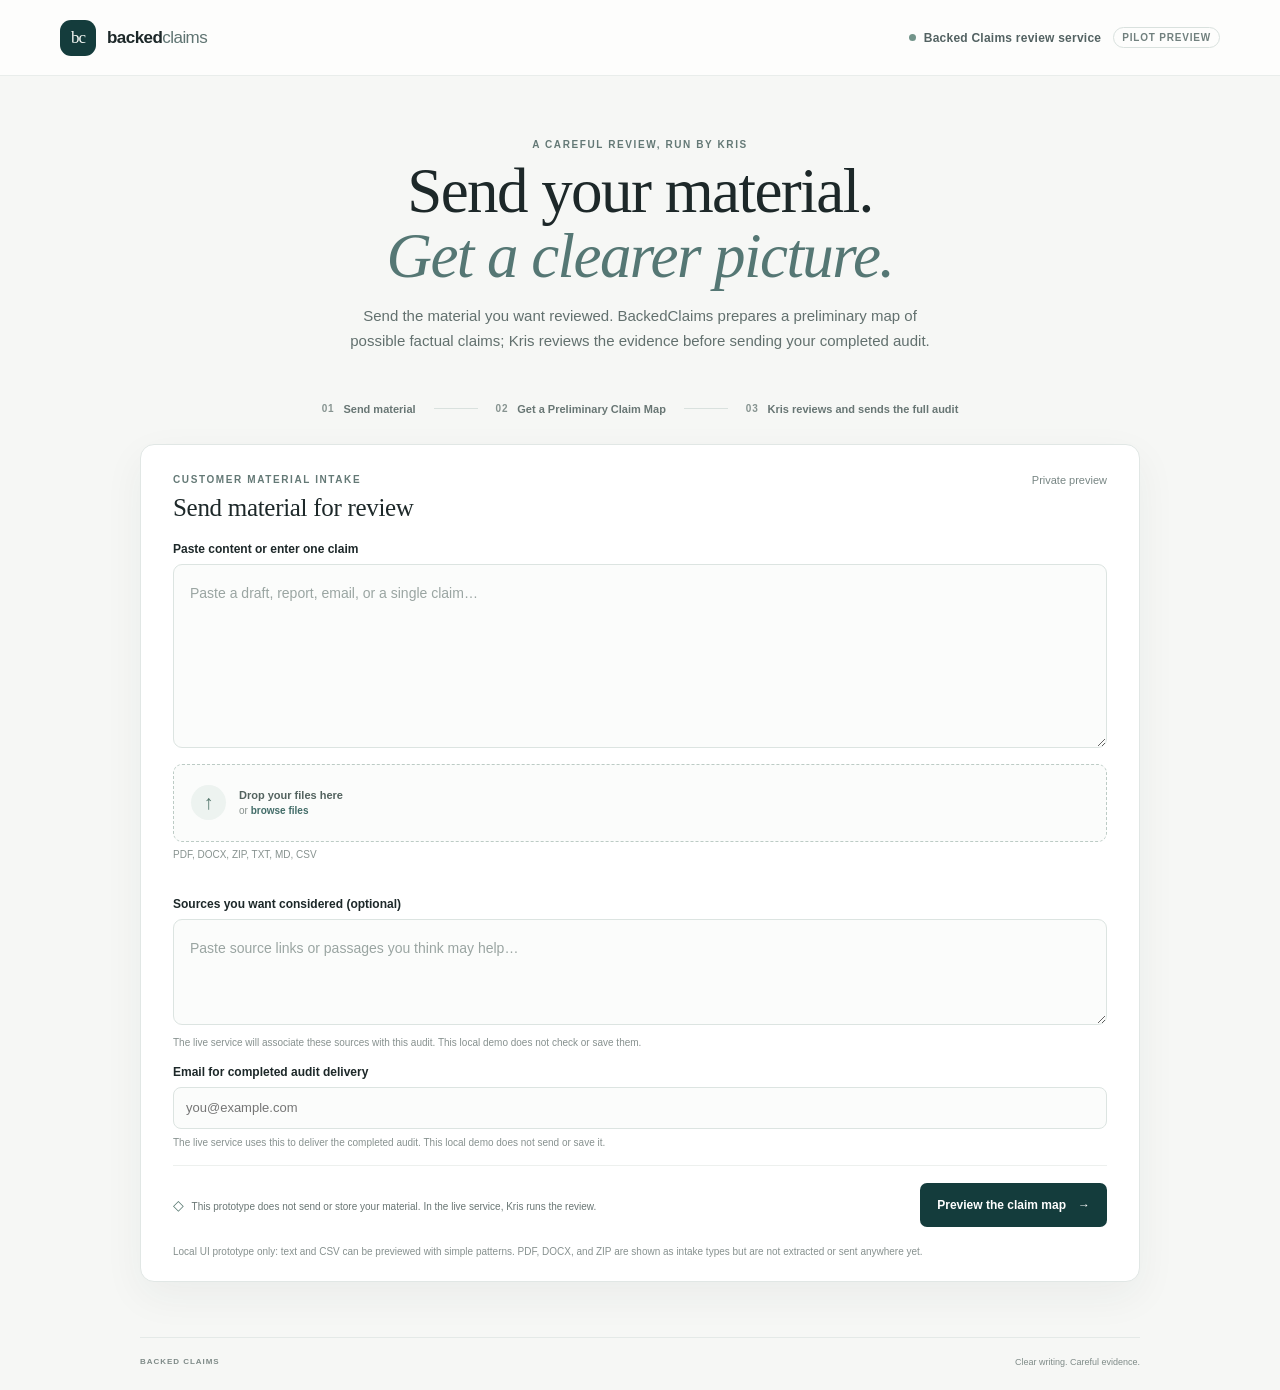
==== commit ded37504: "Add BackedClaims MVP interface" ====
--- a/ui/index.html
+++ b/ui/index.html
@@ -14,58 +14,62 @@
       <span class="brand-mark" aria-hidden="true">bc</span>
       <span class="brand-name">backed<span>claims</span></span>
     </a>
-    <div class="header-note"><span class="status-dot"></span> Customer preview <span class="prototype-tag">prototype</span></div>
+    <div class="header-note"><span class="status-dot"></span> Backed Claims review service <span class="prototype-tag">pilot preview</span></div>
   </header>
 
   <main>
     <section class="hero" aria-labelledby="hero-title">
-      <p class="eyebrow">A clearer way to check the details</p>
-      <h1 id="hero-title">Keep your story.<br><em>Make every claim count.</em></h1>
-      <p class="hero-copy">Add your material and get a Quick Claims Sheet: an early map of potential factual claims that may be covered in the full audit. A human reviewer checks the evidence before the full audit is shared.</p>
+      <p class="eyebrow">A careful review, run by Kris</p>
+      <h1 id="hero-title">Send your material.<br><em>Get a clearer picture.</em></h1>
+      <p class="hero-copy">Send the material you want reviewed. BackedClaims prepares a preliminary map of possible factual claims; Kris reviews the evidence before sending your completed audit.</p>
     </section>
 
     <section class="steps" aria-label="What happens">
-      <div class="step"><span class="step-number">01</span><span>Add your material</span></div>
+      <div class="step"><span class="step-number">01</span><span>Send material</span></div>
       <span class="step-line" aria-hidden="true"></span>
-      <div class="step"><span class="step-number">02</span><span>See your Quick Claims Sheet</span></div>
+      <div class="step"><span class="step-number">02</span><span>Get a Preliminary Claim Map</span></div>
       <span class="step-line" aria-hidden="true"></span>
-      <div class="step"><span class="step-number">03</span><span>Human review follows</span></div>
+      <div class="step"><span class="step-number">03</span><span>Kris reviews and sends the full audit</span></div>
     </section>
 
     <section id="intake" class="intake-card" aria-labelledby="intake-title">
       <div class="section-heading">
         <div>
-          <p class="eyebrow">Start with your draft</p>
-          <h2 id="intake-title">What would you like us to look at?</h2>
+          <p class="eyebrow">Customer material intake</p>
+          <h2 id="intake-title">Send material for review</h2>
         </div>
         <span class="read-time">Private preview</span>
       </div>
-      <label class="field-label" for="sourceText">Paste text</label>
-      <textarea id="sourceText" rows="8" placeholder="Paste a passage, article, report, or other material here…"></textarea>
-      <div class="input-footer">
-        <label class="file-button" for="fileInput">
-          <span aria-hidden="true">＋</span> Choose a text file
-          <input id="fileInput" type="file" accept=".txt,.md,.csv,.pdf,text/plain,text/markdown,text/csv,application/pdf">
-        </label>
-        <span id="fileName" class="file-name">TXT, MD, CSV or PDF</span>
-        <button id="sampleButton" class="text-button" type="button">Try a sample</button>
+      <label class="field-label" for="sourceText">Paste content or enter one claim</label>
+      <textarea id="sourceText" rows="6" placeholder="Paste a draft, report, email, or a single claim…"></textarea>
+      <div id="dropZone" class="drop-zone" aria-label="Choose or drop files">
+        <span class="drop-icon" aria-hidden="true">↑</span>
+        <span><strong>Drop your files here</strong><small>or <label for="fileInput">browse files</label></small></span>
+        <input id="fileInput" type="file" multiple accept=".txt,.md,.csv,.pdf,.docx,.zip,text/plain,text/markdown,text/csv,application/pdf,application/zip,application/vnd.openxmlformats-officedocument.wordprocessingml.document">
       </div>
+      <div id="fileName" class="file-name" aria-live="polite">PDF, DOCX, ZIP, TXT, MD, CSV</div>
       <p id="fileMessage" class="file-message" role="status"></p>
+      <label class="field-label source-supplement-label" for="customerSources">Sources you want considered (optional)</label>
+      <textarea id="customerSources" class="source-supplement" rows="3" placeholder="Paste source links or passages you think may help…"></textarea>
+      <p class="email-note">The live service will associate these sources with this audit. This local demo does not check or save them.</p>
+      <label class="field-label email-label" for="deliveryEmail">Email for completed audit delivery</label>
+      <input id="deliveryEmail" class="email-input" type="email" autocomplete="email" placeholder="you@example.com">
+      <p class="email-note">The live service uses this to deliver the completed audit. This local demo does not send or save it.</p>
       <div class="form-bottom">
-        <p class="privacy-note"><span class="lock-icon" aria-hidden="true">◇</span> This preview runs in your browser. Your text is not uploaded or stored.</p>
-        <button id="previewButton" class="primary-button" type="button">Preview my Quick Claims Sheet <span aria-hidden="true">→</span></button>
+        <p class="privacy-note"><span class="lock-icon" aria-hidden="true">◇</span> This prototype does not send or store your material. In the live service, Kris runs the review.</p>
+        <button id="previewButton" class="primary-button" type="button">Preview the claim map <span aria-hidden="true">→</span></button>
       </div>
       <p id="inputError" class="input-error" role="alert" hidden>Please add some text before continuing.</p>
-      <p class="prototype-note">Demo limits: the preview marks possible factual claims using simple text patterns. It does not verify sources, extract PDF text, or create a real review request. For this demo, paste text copied from a PDF.</p>
+      <p class="prototype-note">Local UI prototype only: text and CSV can be previewed with simple patterns. PDF, DOCX, and ZIP are shown as intake types but are not extracted or sent anywhere yet.</p>
     </section>
 
     <section id="preview" class="preview-section" aria-labelledby="preview-title" hidden>
       <div class="ready-banner">
         <div class="ready-icon" aria-hidden="true">✓</div>
         <div class="ready-copy">
-          <p class="eyebrow">Your Quick Claims Sheet is ready</p>
-          <h2 id="preview-title">An early map of claims that may be covered.</h2>
-          <p>These markings show what the first pass noticed. They are starting points for review—not a complete scope, source-checked finding, or grade of your writing.</p>
+          <p class="eyebrow">Preliminary Claim Map · Quick Claims Sheet</p>
+          <h2 id="preview-title">Your preliminary claim scan is complete.</h2>
+          <p>We've identified statements that may benefit from additional verification. Your findings will now undergo human review before your completed BackedClaims audit is returned.</p>
         </div>
         <span class="preliminary-pill">Preliminary</span>
       </div>
@@ -74,17 +78,17 @@
         <div class="review-symbol" aria-hidden="true">↗</div>
         <div>
           <p class="review-label">Next step</p>
-          <p class="review-title">Up for human review</p>
-          <p class="review-description">A reviewer checks the evidence and suggested wording before the full audit is shared. In this prototype, the queue is a preview only; nothing has been submitted to a reviewer.</p>
+          <p class="review-title">Awaiting human review</p>
+          <p class="review-description">In the intended service, Kris runs the audit and checks every flagged claim before sending the full report. This screen is a local demonstration; it does not create a real case.</p>
         </div>
-        <p class="review-reassurance">Tone choice is optional.</p>
+        <p class="review-reassurance">Kris controls review timing.</p>
       </div>
 
       <div class="preview-toolbar">
         <div>
           <p class="eyebrow">Your original copy</p>
-          <h2>Quick Claims Sheet <span id="claimCount" class="count-pill">0</span></h2>
-          <p class="toolbar-copy">Your wording stays intact. Select a marked passage to see why it may be reviewed and a possible next step.</p>
+          <h2>Preliminary Claim Map <span id="claimCount" class="count-pill">0</span></h2>
+          <p class="toolbar-copy">Your original wording stays intact. Select a marker to see what was noticed and what may need review.</p>
         </div>
         <div class="legend" aria-label="Flag color shows claim type">
           <span class="legend-swatch"></span> Color identifies claim type
@@ -114,84 +118,13 @@
 
       <section id="claimDetail" class="claim-detail" aria-live="polite" aria-labelledby="detailTitle" hidden></section>
 
-      <section class="tone-section" aria-labelledby="tone-title">
-        <div class="tone-heading">
-          <div>
-            <p class="eyebrow">Same claim · different voice</p>
-            <h2 id="tone-title">See how tone can change the feel.</h2>
-            <p>Each scene keeps the Eiffel Tower and the same core fact. Only the writing voice and atmosphere shift.</p>
-          </div>
-          <span class="tone-motion-note"><span aria-hidden="true">✦</span> Subtle motion</span>
-        </div>
-
-        <div class="tone-grid">
-          <article class="tone-card">
-            <div class="tone-scene scene-clear" aria-hidden="true">
-              <span class="scene-sun"></span><span class="scene-cloud cloud-one"></span><span class="scene-cloud cloud-two"></span>
-              <span class="scene-horizon"></span>
-              <svg class="tower-art" viewBox="0 0 100 140" focusable="false"><path class="tower-fill" d="M44 8h12l3 18 12 18-7 5-9-10 5 18 17 34-8 5-12-9 11 40H32l11-40-12 9-8-5 17-34 5-18-9 10-7-5 12-18z"/><path class="tower-lines" d="M41 29h18M34 57h32M27 94h46M35 119h30M43 43l14 14M57 43 43 57M35 75l30 19M65 75 35 94"/></svg>
-              <span class="scene-caption">A clear morning</span>
-            </div>
-            <div class="tone-card-body">
-              <div class="tone-card-title"><h3>Clear &amp; professional</h3><span class="tone-index">01</span></div>
-              <p class="tone-description">Direct, polished, and easy to scan.</p>
-              <p class="tone-example">“The Eiffel Tower’s structure was completed in 1889.”</p>
-              <button class="tone-select" type="button" data-tone="Clear &amp; professional" aria-pressed="false">Choose this tone</button>
-            </div>
-          </article>
-
-          <article class="tone-card">
-            <div class="tone-scene scene-warm" aria-hidden="true">
-              <span class="scene-sun"></span><span class="scene-cloud cloud-one"></span><span class="scene-kite"></span><span class="kite-string"></span>
-              <span class="scene-horizon"></span>
-              <svg class="tower-art" viewBox="0 0 100 140" focusable="false"><path class="tower-fill" d="M44 8h12l3 18 12 18-7 5-9-10 5 18 17 34-8 5-12-9 11 40H32l11-40-12 9-8-5 17-34 5-18-9 10-7-5 12-18z"/><path class="tower-lines" d="M41 29h18M34 57h32M27 94h46M35 119h30M43 43l14 14M57 43 43 57M35 75l30 19M65 75 35 94"/></svg>
-              <span class="scene-caption">A kite in the breeze</span>
-            </div>
-            <div class="tone-card-body">
-              <div class="tone-card-title"><h3>Warm &amp; conversational</h3><span class="tone-index">02</span></div>
-              <p class="tone-description">Relaxed and approachable.</p>
-              <p class="tone-example">“By 1889, the Eiffel Tower’s structure was complete.”</p>
-              <button class="tone-select" type="button" data-tone="Warm &amp; conversational" aria-pressed="false">Choose this tone</button>
-            </div>
-          </article>
-
-          <article class="tone-card">
-            <div class="tone-scene scene-confident" aria-hidden="true">
-              <span class="scene-sun"></span><span class="scene-cloud cloud-one"></span><span class="scene-cloud cloud-two"></span>
-              <span class="scene-horizon"></span>
-              <svg class="tower-art" viewBox="0 0 100 140" focusable="false"><path class="tower-fill" d="M44 8h12l3 18 12 18-7 5-9-10 5 18 17 34-8 5-12-9 11 40H32l11-40-12 9-8-5 17-34 5-18-9 10-7-5 12-18z"/><path class="tower-lines" d="M41 29h18M34 57h32M27 94h46M35 119h30M43 43l14 14M57 43 43 57M35 75l30 19M65 75 35 94"/></svg>
-              <span class="scene-caption">Late-day light</span>
-            </div>
-            <div class="tone-card-body">
-              <div class="tone-card-title"><h3>Confident &amp; concise</h3><span class="tone-index">03</span></div>
-              <p class="tone-description">Short, assured, and focused.</p>
-              <p class="tone-example">“The Eiffel Tower’s structure was complete in 1889.”</p>
-              <button class="tone-select" type="button" data-tone="Confident &amp; concise" aria-pressed="false">Choose this tone</button>
-            </div>
-          </article>
-
-          <article class="tone-card">
-            <div class="tone-scene scene-measured" aria-hidden="true">
-              <span class="scene-sun"></span><span class="scene-cloud cloud-one"></span><span class="scene-cloud cloud-two"></span>
-              <span class="rain-streak rain-one"></span><span class="rain-streak rain-two"></span><span class="rain-streak rain-three"></span>
-              <span class="scene-horizon"></span>
-              <svg class="tower-art" viewBox="0 0 100 140" focusable="false"><path class="tower-fill" d="M44 8h12l3 18 12 18-7 5-9-10 5 18 17 34-8 5-12-9 11 40H32l11-40-12 9-8-5 17-34 5-18-9 10-7-5 12-18z"/><path class="tower-lines" d="M41 29h18M34 57h32M27 94h46M35 119h30M43 43l14 14M57 43 43 57M35 75l30 19M65 75 35 94"/></svg>
-              <span class="scene-caption">A quieter sky</span>
-            </div>
-            <div class="tone-card-body">
-              <div class="tone-card-title"><h3>Thoughtful &amp; measured</h3><span class="tone-index">04</span></div>
-              <p class="tone-description">Considered, calm, and precise.</p>
-              <p class="tone-example">“In 1889, the Eiffel Tower’s structure was complete.”</p>
-              <button class="tone-select" type="button" data-tone="Thoughtful &amp; measured" aria-pressed="false">Choose this tone</button>
-            </div>
-          </article>
-        </div>
-        <p id="toneFeedback" class="tone-feedback" role="status">Optional: choose a preferred voice for a later copy. The examples keep the same core fact; your tone choice does not change claim findings or evidence standards.</p>
-        <p class="tone-prototype-note">These are sample rewrites for comparison. This prototype records your choice only in this page; it does not apply the tone to your material or submit a review request.</p>
-      </section>
+      <div class="preview-actions">
+        <p>This preview is informational. Kris reviews claims and evidence before sending the full audit.</p>
+        <button id="printPreview" class="secondary-button" type="button">Print / save this preview</button>
+      </div>
 
       <p class="closing-note"><span class="closing-mark" aria-hidden="true">✳</span> You keep writing the things you want people to read. We’ll help check that the details hold up.</p>
-      <p class="demo-disclaimer">This local prototype has not checked sources and has not placed your material in a real review queue. No full audit or final verdict has been produced.</p>
+      <p class="demo-disclaimer">This local prototype has not sent or stored your material, checked sources, or created a real review case.</p>
     </section>
 
     <footer class="site-footer"><span>BACKED CLAIMS</span><span>Clear writing. Careful evidence.</span></footer>
--- a/ui/styles.css
+++ b/ui/styles.css
@@ -51,6 +51,15 @@
 textarea { width: 100%; min-height: 184px; resize: vertical; padding: 16px; border: 1px solid #dce4e1; border-radius: 9px; background: #fbfcfb; color: #273535; font-size: 14px; line-height: 1.72; }
 textarea::placeholder { color: #9aa5a2; }
 .input-footer { display: flex; align-items: center; gap: 12px; margin-top: 12px; }
+.drop-zone { display: flex; align-items: center; gap: 13px; min-height: 78px; margin-top: 12px; padding: 15px 17px; border: 1px dashed #bccbc5; border-radius: 9px; background: #fbfcfb; color: #53635f; transition: border-color .15s, background .15s; }
+.drop-zone.is-dragging { border-color: #547d73; background: #eff5f2; }
+.drop-zone .drop-icon { display: grid; width: 35px; height: 35px; place-items: center; border-radius: 50%; color: #56776d; background: #edf3f0; font-size: 20px; }
+.drop-zone strong, .drop-zone small { display: block; }
+.drop-zone strong { font-size: 11px; }
+.drop-zone small { margin-top: 4px; color: #87918e; font-size: 10px; }
+.drop-zone label { color: #426c68; font-weight: 700; cursor: pointer; }
+.drop-zone input { position: absolute; width: 1px; height: 1px; overflow: hidden; clip: rect(0,0,0,0); white-space: nowrap; clip-path: inset(50%); }
+.file-name { margin: 7px 0 0; color: #889390; font-size: 10px; }
 .file-button { display: inline-flex; align-items: center; gap: 6px; padding: 8px 11px; border: 1px solid #dce4e1; border-radius: 7px; color: #39514f; background: #fff; font-size: 11px; font-weight: 600; cursor: pointer; }
 .file-button:hover { border-color: #adbfba; background: #f8faf9; }
 .file-button input { position: absolute; width: 1px; height: 1px; overflow: hidden; clip: rect(0,0,0,0); white-space: nowrap; clip-path: inset(50%); }
@@ -58,6 +67,12 @@
 .text-button { margin-left: auto; padding: 6px 0; border: 0; color: #426c68; background: transparent; font-size: 11px; font-weight: 600; cursor: pointer; }
 .text-button:hover { color: #183f3e; text-decoration: underline; }
 .file-message { min-height: 15px; margin: 7px 0 0; color: #697876; font-size: 11px; }
+.email-label { margin-top: 15px; }
+.source-supplement-label { margin-top: 15px; }
+.source-supplement { min-height: 86px; }
+.email-input { width: 100%; min-height: 42px; padding: 0 12px; border: 1px solid #dce4e1; border-radius: 8px; color: #273535; background: #fbfcfb; font: inherit; font-size: 13px; }
+.email-input:focus-visible { outline: 3px solid rgba(47,112,112,.32); outline-offset: 3px; }
+.email-note { margin: 6px 0 0; color: #87918f; font-size: 10px; line-height: 1.5; }
 .form-bottom { display: flex; align-items: center; justify-content: space-between; gap: 16px; margin-top: 15px; padding-top: 17px; border-top: 1px solid #edf0ee; }
 .privacy-note { margin: 0; color: #697674; font-size: 10px; line-height: 1.6; }
 .lock-icon { margin-right: 5px; color: #54756d; font-size: 14px; }
@@ -123,6 +138,10 @@
 .detail-block p { margin: 0; color: #3d4b48; font-size: 11px; line-height: 1.65; overflow-wrap: anywhere; }
 .source-note { display: flex; align-items: flex-start; gap: 8px; margin-top: 16px; padding: 11px 13px; border-radius: 8px; color: #64716e; background: #f3f5f4; font-size: 10px; line-height: 1.55; }
 .source-note strong { color: #445652; }
+.preview-actions { display: flex; align-items: center; justify-content: space-between; gap: 15px; margin-top: 18px; padding: 14px 16px; border: 1px solid #e0e6e3; border-radius: 9px; background: #f9fbfa; }
+.preview-actions p { margin: 0; color: #63716d; font-size: 10px; line-height: 1.5; }
+.secondary-button { min-height: 34px; padding: 0 12px; border: 1px solid #d3dfda; border-radius: 6px; color: #45635b; background: #fff; font-size: 10px; font-weight: 600; cursor: pointer; white-space: nowrap; }
+.secondary-button:hover { background: #eff4f1; }
 .tone-section { margin-top: 48px; }
 .tone-heading { display: flex; align-items: end; justify-content: space-between; gap: 18px; margin-bottom: 17px; }
 .tone-heading h2 { margin: 0 0 6px; font-family: "DM Serif Display", Georgia, serif; font-size: 27px; font-weight: 400; letter-spacing: -.35px; }
@@ -191,14 +210,11 @@
 .type-statistical { --type-color: #527a89; --type-wash: #eaf2f4; }
 .type-historical { --type-color: #547a73; --type-wash: #eaf1ed; }
 .type-scientific { --type-color: #5d7190; --type-wash: #edf0f6; }
-.type-medical { --type-color: #846d87; --type-wash: #f2edf3; }
+.type-health { --type-color: #846d87; --type-wash: #f2edf3; }
 .type-legal { --type-color: #697887; --type-wash: #edf0f2; }
-.type-technical { --type-color: #537d82; --type-wash: #eaf2f1; }
-.type-business { --type-color: #7d7357; --type-wash: #f3f0e7; }
-.type-geographic { --type-color: #5f8065; --type-wash: #edf3eb; }
+.type-product { --type-color: #537d82; --type-wash: #eaf2f1; }
 .type-attribution { --type-color: #786a88; --type-wash: #f1edf5; }
-.type-comparative { --type-color: #657d9a; --type-wash: #edf1f6; }
-.type-causal { --type-color: #8a6f65; --type-wash: #f4eeeb; }
+.type-general { --type-color: #5f8065; --type-wash: #edf3eb; }
 .type-other { --type-color: #6e7c78; --type-wash: #eef2f0; }
 [hidden] { display: none !important; }
 
@@ -234,7 +250,21 @@
   .tone-grid { grid-template-columns: 1fr; }
   .tone-heading { flex-direction: column; }
   .tone-scene { height: 146px; }
+  .preview-actions { align-items: stretch; flex-direction: column; }
 }
 @media (prefers-reduced-motion: reduce) {
   *, *::before, *::after { scroll-behavior: auto !important; animation-duration: .01ms !important; animation-iteration-count: 1 !important; transition-duration: .01ms !important; }
 }
+@media print {
+  body { background: #fff; }
+  .site-header, .hero, .steps, #intake, .review-state, .preview-toolbar .legend, .claim-panel, .preview-actions button, .site-footer, .closing-note, .demo-disclaimer { display: none !important; }
+  main { width: 100%; margin: 0; }
+  #preview { display: block !important; margin: 0; }
+  .ready-banner { border: 0; box-shadow: none; }
+  .preview-grid { display: block; }
+  .document-card { border: 0; }
+  .annotated-copy { padding: 8px 0; color: #111; }
+  .claim-mark { background: transparent; }
+  .inline-flag { border: 0; }
+  .claim-detail:not([hidden]) { break-inside: avoid; box-shadow: none; }
+}
